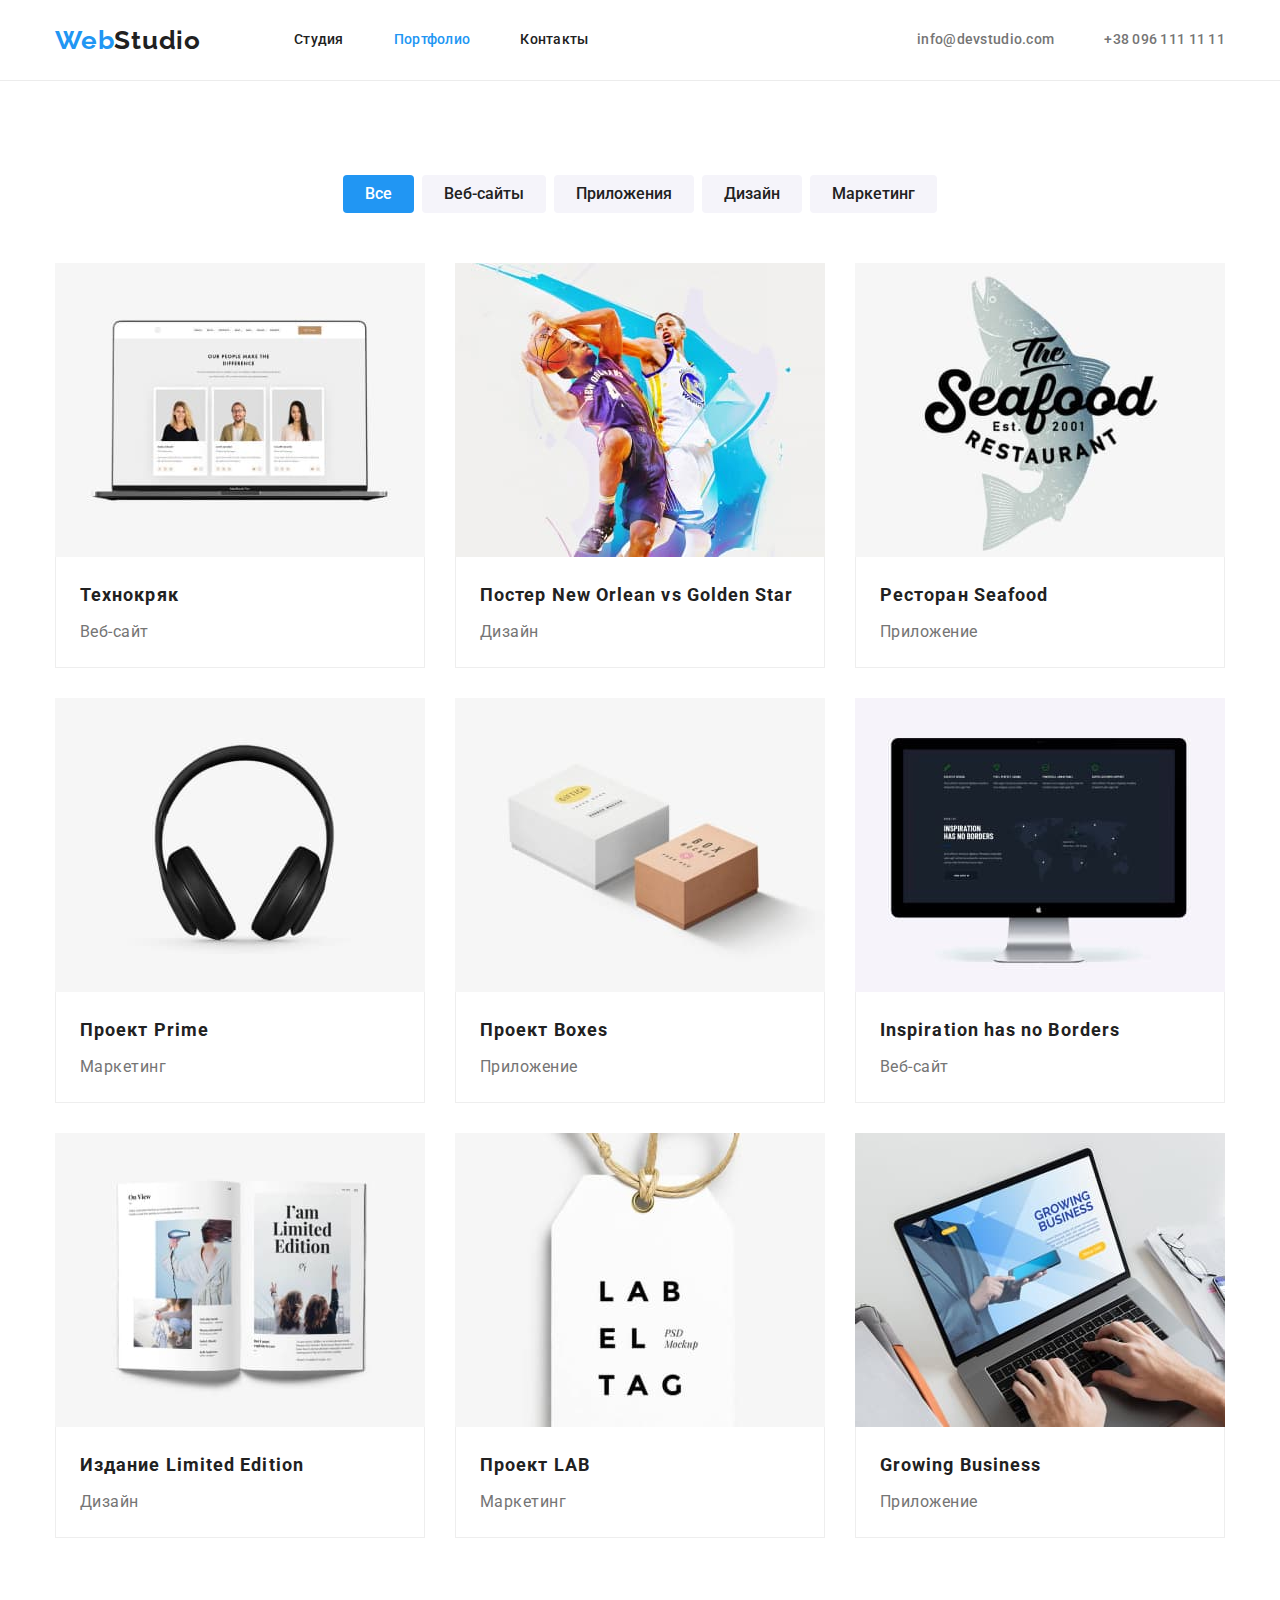
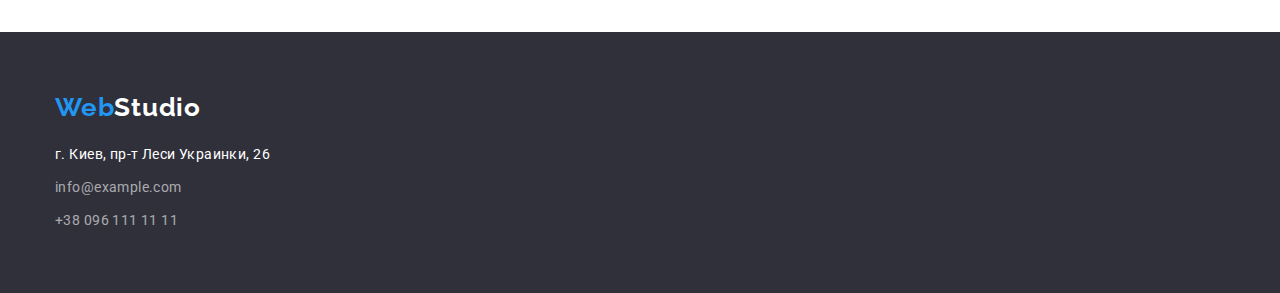
==== portfolio.html @ ab5b0f93 "Initial commit" ====
<!DOCTYPE html>
<html lang="ru">
  <head>
    <meta charset="UTF-8">
    <meta http-equiv="X-UA-Compatible" content="IE=edge">
    <meta name="viewport" content="width=device-width, initial-scale=1.0">
    <title>Web Studio</title>
    <link rel="preconnect" href="https://fonts.googleapis.com">
    <link rel="preconnect" href="https://fonts.gstatic.com" crossorigin>
    <link href="https://fonts.googleapis.com/css2?family=Raleway:wght@700&family=Roboto:wght@400;500;700;900&display=swap" rel="stylesheet">
    <link rel="stylesheet" href="https://cdn.jsdelivr.net/npm/modern-normalize@1.1.0/modern-normalize.min.css">
    <link rel="stylesheet" href="./css/styles.css" type="text/css">
  </head>

<body>
  <header class="page-header">
    <div class="container header-container">
      <a class="logo" href="./index.html" lang="en">Web<span class="logo-header">Studio</span></a>
      <nav>
      <ul class="navigation-list list">
          <li class="navigation-item"><a class="item" href="./index.html">Студия</a></li>
          <li class="navigation-item"><a class="item-current" href="./portfolio.html">Портфолио</a></li>
          <li class="navigation-item"><a class="item" href="">Контакты</a></li>
      </ul>
    </nav>
      <ul class="contact-group list">
        <li class="contact"><a class="contacts" href="mailto:info@devstudio.com">info@devstudio.com</a></li>
        <li class="contact"><a class="contacts" href="tel:+380961111111">+38 096 111 11 11</a></li>
      </ul>
  </div>
  </header>

<main>
  <!-- Section - filters -->
  <section class="section">
    <div class="container">
    <h1 class="visually-hidden">Portfolio</h1>
        <ul class="btn-filters">
            <li class="btn-item">
              <button class="btn active" type="button">Все</button>
            </li>
            <li class="btn-item">
              <button class="btn" type="button">Веб-сайты</button>
            </li>
            <li class="btn-item">
              <button class="btn" type="button">Приложения</button>
            </li>
            <li class="btn-item">
              <button class="btn" type="button">Дизайн</button>
            </li>
            <li class="btn-item">
              <button class="btn" type="button">Маркетинг</button>
            </li>
        </ul>

<!-- Section - cards -->
  <ul class="cards-list">
    <li class="projects-list">
      <a class="link-filter" href="">
      <img class="image" src="./images/portfolio/web-site-1.jpg" alt="web-site-techno" width="370" height="294">
      <div class="cards">
                <h2 class="project-title">Технокряк</h2>
                <p class="project-paragraph">Веб-сайт</p>
      </div></a>
    </li>
    <li class="projects-list">
      <a class="link-filter" href="">
      <img src="./images/portfolio/design-1.jpg" alt="poster" width="370" height="294">
        <div class="cards">
                  <h2 class="project-title">Постер New Orlean vs Golden Star</h2>
                  <p class="project-paragraph">Дизайн</p>
        </div></a>
    </li>
    <li class="projects-list">
      <a class="link-filter" href="">
      <img src="./images/portfolio/app-seafood.jpg" alt="app-seafood" width="370" height="294">
        <div class="cards">
                  <h2 class="project-title">Ресторан Seafood</h2>
                  <p class="project-paragraph">Приложение</p>
        </div></a>
    </li>
    <li class="projects-list">
      <a class="link-filter" href="">
      <img src="./images/portfolio/marketing.jpg" alt="project-prime" width="370" height="294">
        <div class="cards">
                  <h2 class="project-title">Проект Prime</h2>
                  <p class="project-paragraph">Маркетинг</p>
        </div></a>
    </li>
    <li class="projects-list">
      <a class="link-filter" href="">
      <img src="./images/portfolio/app-boxes.jpg" alt="app-boxes" width="370" height="294">
        <div class="cards">
                  <h2 class="project-title">Проект Boxes</h2>
                  <p class="project-paragraph">Приложение</p>
        </div></a>
    </li>
    <li class="projects-list">
      <a class="link-filter" href="">
      <img src="./images/portfolio/web-site-2.jpg" alt="web-site-inspiration" width="370" height="294">
        <div class="cards">
                  <h2 class="project-title">Inspiration has no Borders</h2>
                  <p class="project-paragraph">Веб-сайт</p>
        </div></a>
    </li>
    <li class="projects-list">
      <a class="link-filter" href="">
      <img src="./images/portfolio/design-2.jpg" alt="design-edition" width="370" height="294">
        <div class="cards">
                  <h2 class="project-title">Издание Limited Edition</h2>
                  <p class="project-paragraph">Дизайн</p>
        </div></a>
    </li>
    <li class="projects-list">
      <a class="link-filter" href="">
      <img src="./images/portfolio/marketing-lab.jpg" alt="project-lab" width="370" height="294">
        <div class="cards">
                  <h2 class="project-title">Проект LAB</h2>
                  <p class="project-paragraph">Маркетинг</p>
        </div></a>
    </li>
    <li class="projects-list">
      <a class="link-filter" href="">
      <img src="./images/portfolio/app-gb.jpg" alt="app-gb" width="370" height="294">
        <div class="cards">
                  <h2 class="project-title">Growing Business</h2>
                  <p class="project-paragraph">Приложение</p>
        </div></a>
    </li>
  </ul>
  </div>
</section>
</main>

<!-- Footer -->
<footer class="footer">
  <div class="container">
  <a class="logo-footer" href="./index.html" lang="en">Web<span class="logo-white">Studio</span></a>
  <address class="address">
    <ul class="list">
      <li class="link-address">
        <a class="footer-address" href="https://goo.gl/maps/NUQyk9xULY4GFTw99" target="_blank"
          rel="noopener noreferrer">г. Киев, пр-т Леси
          Украинки, 26</a>
      </li>
      <li class="footer-contacts">
        <a class="footer-link" href="mailto:info@devstudio.com">info@example.com</a>
      </li>
      <li class="footer-contacts">
        <a class="footer-link" href="tel:+380961111111">+38 096 111 11 11</a>
      </li>
    </ul>
  </address>
  </div>
</footer>
</body>
</html>
---- css/styles.css ----
:root {
  --basic-color: #FFFFFF;
  --main-text-color: #212121;
  --secondary-text-color: #757575;
  --accent-color: #2196F3;
  --bg-color-dark: #2F303A;
  --bg-color-light: #F5F4FA;
  --border-color: #ECECEC;
  --cards-list-gap: 30px;
  --nav-margin-right: 50px;
  --default-margin-bottom: 50px;
  --padding-top: 94px;
  --padding-bottom: 94px;
}

body {
  color: var(--main-text-color);
  background-color: var(--basic-color);
  font-family: "Roboto", sans-serif;
  font-size: 14px;
}

.container {
  width: 1200px;
  margin-left: auto;
  margin-right: auto;
  padding-left: 15px;
  padding-right: 15px;
}

h1, 
h2, 
h3,
h4,
h5,
h6, 
p, 
ul {
  margin: 0;
  padding: 0;
  list-style: none;
}

img {
  display: block;
  max-width: 100%;
  height: auto;
}

.logo{
  color: var(--accent-color);
  font-family: "Raleway", sans-serif;
  font-weight: 700;
  font-size: 26px;
  line-height: 1.19;
  letter-spacing: 0.03em;
  text-decoration: none;
  margin-right: 93px;
}

.page-header {
  border-bottom: 1px solid var(--border-color);
}

.logo-header{
  color: var(--main-text-color);
}

.list {
  list-style: none;
  padding: 0;
  margin: 0;
}

.header-container {
  display: flex;
  align-items: center;
}

.navigation-list {
  display: flex;
  align-items: center;
}

.navigation-item {
  margin-right: var(--nav-margin-right);
}

.navigation-item:last-child {
  margin-right: 0;
}

.contact-group {
  display: flex;
  margin-left: auto;
}

.contact {
  margin-right: var(--nav-margin-right);
}

.contact:last-child {
  margin-right: 0;
}

.list .item {
  color: var(--main-text-color);
  font-weight: 500;
  line-height: 1.14;
  letter-spacing: 0.02em;
  text-decoration: none;
  display: block;
  padding-top: 32px;
  padding-bottom: 32px;
}

.list .item-current {
  color: var(--accent-color);
  font-weight: 500;
  line-height: 1.14;
  letter-spacing: 0.02em;
  text-decoration: none;
  display: block;
  padding-top: 32px;
  padding-bottom: 32px;
}

.list .item:hover,
.list .item:focus {
  color: var(--accent-color);
}

.contacts {
  color: var(--secondary-text-color);
  font-weight: 500;
  line-height: 1.14;
  letter-spacing: 0.02em;
  text-decoration: none;
  display: block;
  padding-top: 32px;
  padding-bottom: 32px;
}

.contacts:hover,
.contacts:focus {
  color: var(--accent-color);
}

.section.hero{
  background-color: var(--bg-color-dark);
  padding-top: 200px;
  padding-bottom: 200px;
}

.section {
  padding-top: var(--padding-top);
  padding-bottom: var(--padding-bottom);
}

.hero-title {
  color: var(--basic-color);
  font-weight: 900;
  font-size: 44px;
  line-height: 1.36;
  text-align: center;
  letter-spacing: 0.06em;
  text-transform: uppercase;
  margin-top: 0;
  margin-bottom: 30px;
}

.btn-hero{
  background-color: var(--accent-color);
  color: var(--basic-color);
  min-width: 200px;
  cursor: pointer;
  border-style: none;
  font-family: inherit;
  font-weight: 700;
  font-size: 16px;
  line-height: 1.87;
  display: flex;
  margin: auto;
  letter-spacing: 0.06em;
  border-radius: 4px;
  padding: 10px 32px;
}

.btn-hero:hover {
  background-color: #188CE8;
}

.btn-filters {
  display: flex;
  justify-content: center;
  list-style: none;
  margin-bottom: var(--default-margin-bottom);
}

.btn-item {
  margin-right: 8px;
}

.btn-item:last-child {
  margin-right: 0;
}

.btn {
background-color: var(--bg-color-light);
color: currentColor;
cursor: pointer;
font-family: inherit;
font-weight: 500;
font-size: 16px;
line-height: 1.62;
text-align: center;
border-style: none;
border-radius: 4px;
padding: 6px 22px;
}

.btn:hover,
.btn:focus {
  color: var(--basic-color);
  background-color: var(--accent-color);
}

.btn.active {
  color: var(--basic-color);
  background-color: var(--accent-color);
}

.btn-filter:hover,
.btn-filter:focus {
  color: var(--basic-color);
  background-color: var(--accent-color);
}

.cards-list {
  list-style: none;
  padding: 0;
  margin: 0;
  display: flex;
  flex-wrap: wrap;
  margin-left: calc(-1 * var(--cards-list-gap));
  margin-top: calc(-1 * var(--cards-list-gap));
}

.cards-list .projects-list {
  flex-basis: calc(100% / 3 - var(--cards-list-gap));
  margin-left: var(--cards-list-gap);
  margin-top: var(--cards-list-gap);
}

.link-filter {
  text-decoration: none;
}

.cards {
  padding: 20px 24px;
  border-left: 1px solid #EEEEEE;
  border-right: 1px solid #EEEEEE;
  border-bottom: 1px solid #EEEEEE;
}

.visually-hidden {
  position: absolute;
  white-space: nowrap;
  width: 1px;
  height: 1px;
  overflow: hidden;
  border: 0;
  padding: 0;
  clip: rect(0 0 0 0);
  clip-path: inset(50%);
  margin: -1px;
}

.advantage {
  display: flex;
}

.advantage-item {
  margin-right: 30px;
  max-width: 270px;
}

.advantage-item:last-child {
  margin-right: 0;
}

.advantage-title {
  font-size: 14px;
  font-weight: 700;
  line-height: 1.14;
  letter-spacing: 0.03em;
  text-transform: uppercase;
  margin-top: 0;
  margin-bottom: 10px;
}

.activities {
  padding-top: 0;
}

.images {
  display: flex;
  justify-content: center;
}

.image {
  margin-right: 30px;
}

.image:last-child {
  margin-right: 0;
}

.advantage-text {
  color: var(--secondary-text-color);
  line-height: 1.71;
  letter-spacing: 0.03em;
  margin-bottom: 0;
}

.project-title {
  color: var(--main-text-color);
  font-size: 18px;
  font-weight: 700;
  line-height: 2;
  letter-spacing: 0.06em;
  text-transform: none;
  margin-bottom: 4px;
}

.project-paragraph {
  color: var(--secondary-text-color);
font-size: 16px;
line-height: 1.88;
letter-spacing: 0.03em;
}

.team-block {
  background-color: var(--basic-color);
  margin-right: 30px;
  border-bottom: 1px solid var(--border-color);
  border-radius: 0px 0px 4px 4px;
}

.team-block:last-child {
  margin-right: 0;
}

.character {
  padding-top: 30px;
  padding-bottom: 30px;
}

.team-list {
  display: flex;
  justify-content: center;
}

.section-title {
  font-weight: 700;
  font-size: 36px;
  line-height: 1.16;
  text-align: center;
  letter-spacing: 0.03em;
  margin-top: 0;
  margin-bottom: var(--default-margin-bottom);
}

.team {
  background-color: var(--bg-color-light);
}

.teammate {
  font-weight: 500;
  font-size: 16px;
  line-height: 1.19;
  letter-spacing: 0.03em;
  text-align: center;
  margin-bottom: 10px;
}

.team-paragraph {
  color: var(--secondary-text-color);
  font-size: 16px;
  line-height: 1.19;
  letter-spacing: 0.03em;
  text-align: center;
  margin-bottom: 0;
}

.footer {
  background-color: var(--bg-color-dark);
  padding-top: 60px;
  padding-bottom: 60px;
}

.logo-footer {
  color: var(--accent-color);
  font-family: "Raleway", sans-serif;
  font-weight: 700;
  font-size: 26px;
  line-height: 1.19;
  letter-spacing: 0.03em;
  text-decoration: none;
}

.logo-white {
  color: var(--basic-color);
}

.address {
  margin-top: 20px;
}

.link-address {
  font-style: normal;
  text-decoration: none;
  margin-bottom: 9px;
}

.address .footer-address {
  color: var(--basic-color);
  line-height: 1.71;
  letter-spacing: 0.03em;
  text-decoration: none;
}

.footer-contacts {
  margin-bottom: 9px;
}

.footer-contacts:last-child {
  margin-bottom: 0px;
}

.footer-link {
  color: rgba(255, 255, 255, 0.6);
  line-height: 1.71;
  letter-spacing: 0.03em;
  font-style: normal;
  text-decoration: none;
}

.footer-link:hover,
.footer-link:focus {
  color: var(--accent-color);
}
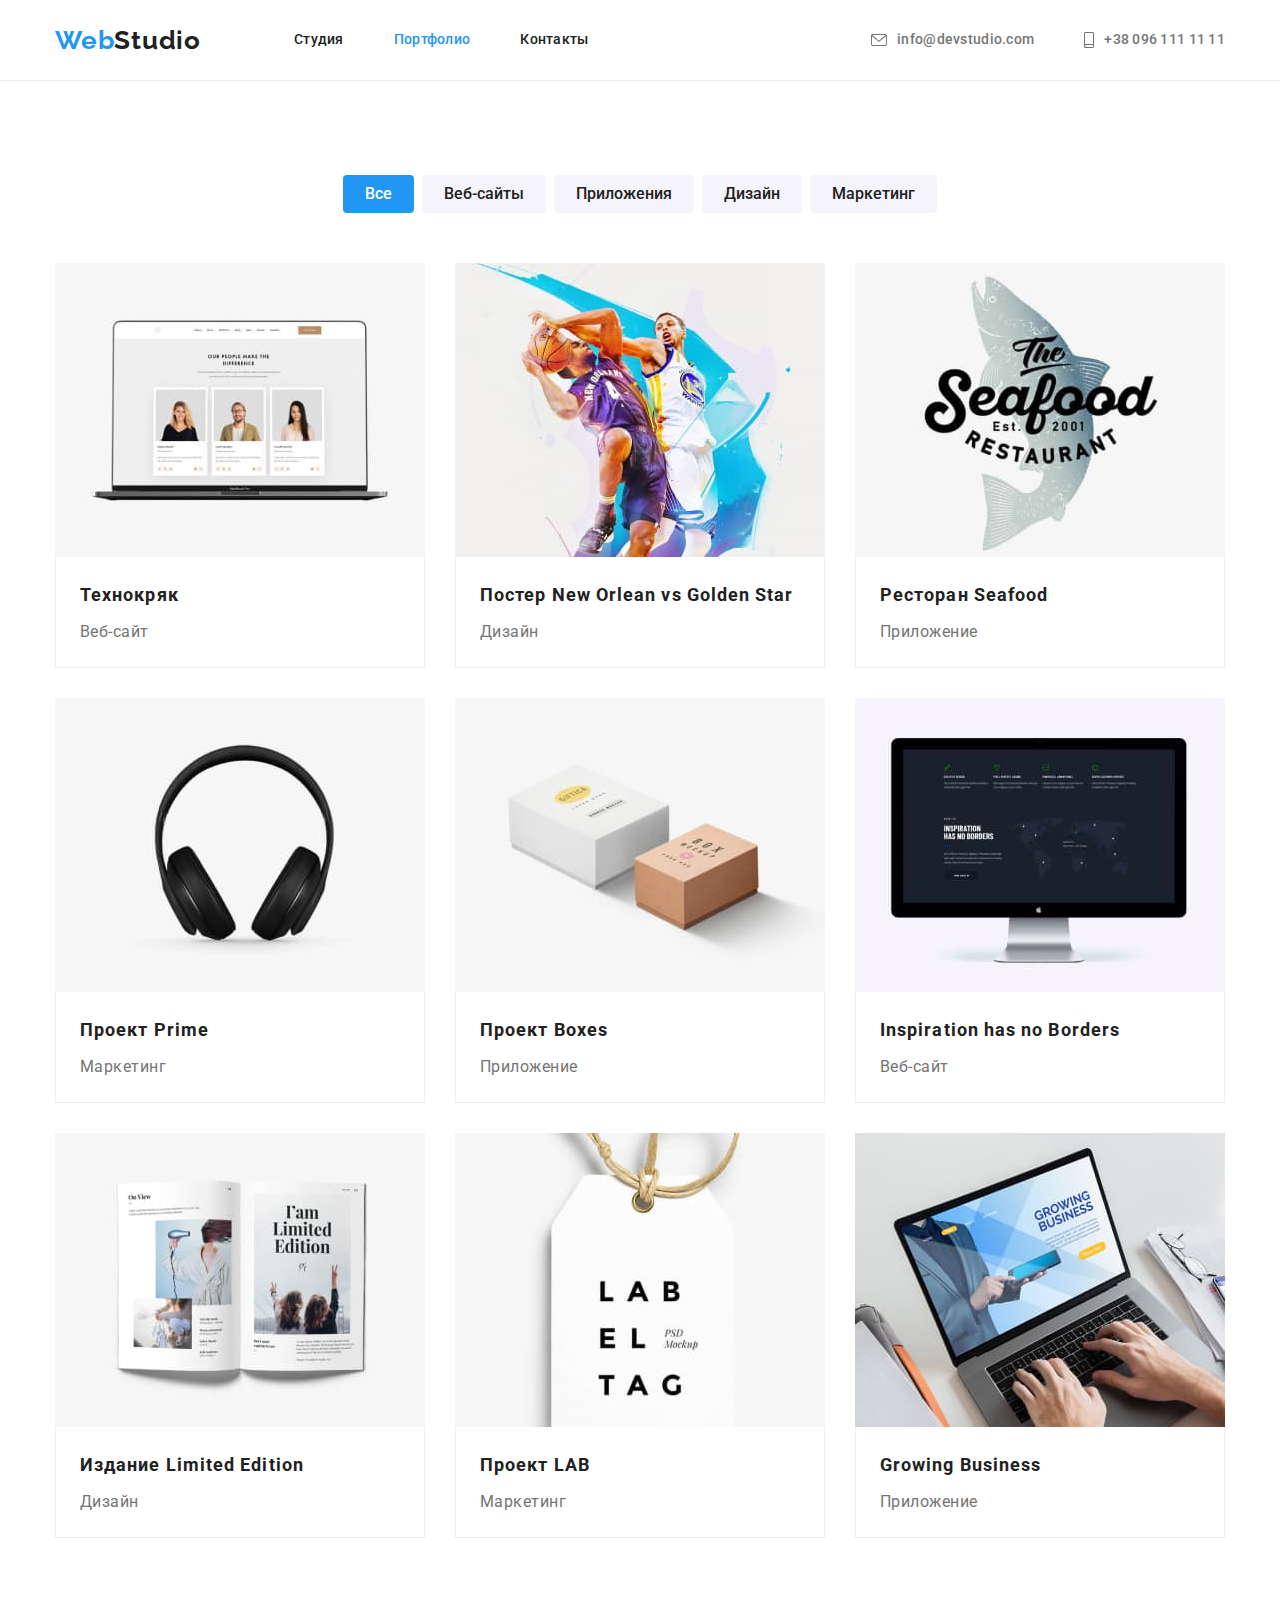
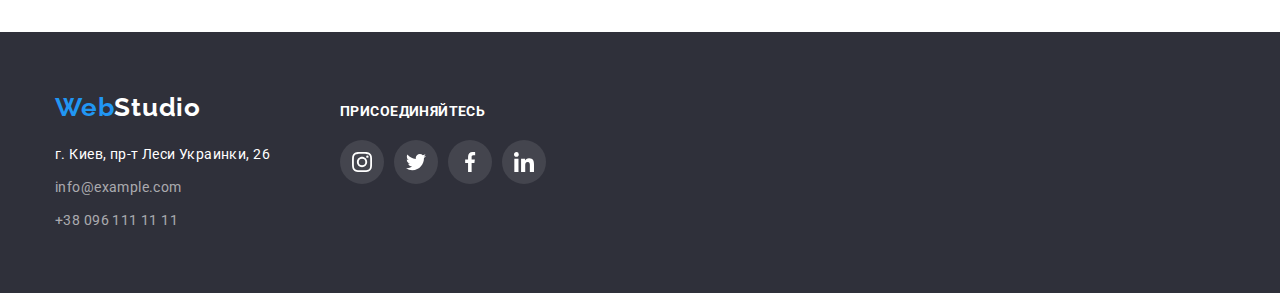
==== commit 2b3bec92: "Added background, svg icons, new section "Clients" and  box-shadows" ====
--- a/portfolio.html
+++ b/portfolio.html
@@ -24,8 +24,16 @@
       </ul>
     </nav>
       <ul class="contact-group list">
-        <li class="contact"><a class="contacts" href="mailto:info@devstudio.com">info@devstudio.com</a></li>
-        <li class="contact"><a class="contacts" href="tel:+380961111111">+38 096 111 11 11</a></li>
+        <li class="contact"><a class="contacts" href="mailto:info@devstudio.com">
+            <svg class="contact-icon" width="16" height="12">
+              <use href="./images/icons.svg#icon-envelope"></use>
+            </svg>
+            info@devstudio.com</a></li>
+        <li class="contact"><a class="contacts" href="tel:+380961111111">
+            <svg class="contact-icon" width="10" height="16">
+              <use href="./images/icons.svg#icon-smartphone"></use>
+            </svg>
+            +38 096 111 11 11</a></li>
       </ul>
   </div>
   </header>
@@ -134,23 +142,58 @@
 
 <!-- Footer -->
 <footer class="footer">
-  <div class="container">
-  <a class="logo-footer" href="./index.html" lang="en">Web<span class="logo-white">Studio</span></a>
-  <address class="address">
-    <ul class="list">
-      <li class="link-address">
-        <a class="footer-address" href="https://goo.gl/maps/NUQyk9xULY4GFTw99" target="_blank"
-          rel="noopener noreferrer">г. Киев, пр-т Леси
-          Украинки, 26</a>
-      </li>
-      <li class="footer-contacts">
-        <a class="footer-link" href="mailto:info@devstudio.com">info@example.com</a>
-      </li>
-      <li class="footer-contacts">
-        <a class="footer-link" href="tel:+380961111111">+38 096 111 11 11</a>
-      </li>
-    </ul>
-  </address>
+  <div class="container footer-container">
+    <div class="footer-left">
+      <a class="logo-footer" href="./index.html" lang="en">Web<span class="logo-white">Studio</span></a>
+      <address class="address">
+        <ul class="list">
+          <li class="link-address">
+            <a class="footer-address" href="https://goo.gl/maps/NUQyk9xULY4GFTw99" target="_blank"
+              rel="noopener noreferrer">г. Киев, пр-т Леси
+              Украинки, 26</a>
+          </li>
+          <li class="footer-contacts">
+            <a class="footer-link" href="mailto:info@devstudio.com">info@example.com</a>
+          </li>
+          <li class="footer-contacts">
+            <a class="footer-link" href="tel:+380961111111">+38 096 111 11 11</a>
+          </li>
+        </ul>
+      </address>
+    </div>
+    <div class="follow-us">
+      <h3 class="follow-header">присоединяйтесь</h3>
+      <ul class="social-icons">
+        <li class="follow-item">
+          <a class="follow-link" aria-label="Instagram-logo">
+            <svg class="follow-icon" width="20" height="20">
+              <use href="./images/icons.svg#icon-instagram"></use>
+            </svg>
+          </a>
+        </li>
+        <li class="follow-item">
+          <a class="follow-link" aria-label="Twitter-logo">
+            <svg class="follow-icon" width="20" height="20">
+              <use href="./images/icons.svg#icon-twitter"></use>
+            </svg>
+          </a>
+        </li>
+        <li class="follow-item">
+          <a class="follow-link" aria-label="Facebook-logo">
+            <svg class="follow-icon" width="20" height="20">
+              <use href="./images/icons.svg#icon-facebook"></use>
+            </svg>
+          </a>
+        </li>
+        <li class="follow-item">
+          <a class="follow-link" aria-label="LinkedIn-logo">
+            <svg class="follow-icon" width="20" height="20">
+              <use href="./images/icons.svg#icon-linkedin"></use>
+            </svg>
+          </a>
+        </li>
+      </ul>
+    </div>
   </div>
 </footer>
 </body>
--- a/css/styles.css
+++ b/css/styles.css
@@ -6,9 +6,11 @@
   --bg-color-dark: #2F303A;
   --bg-color-light: #F5F4FA;
   --border-color: #ECECEC;
+  --social-icons-color: #AFB1B8;
   --cards-list-gap: 30px;
   --nav-margin-right: 50px;
   --default-margin-bottom: 50px;
+  --margin-right: 30px;
   --padding-top: 94px;
   --padding-bottom: 94px;
 }
@@ -131,12 +133,14 @@
 }
 
 .contacts {
+  display: flex;
+  justify-content: center;
+  align-items: center;
   color: var(--secondary-text-color);
   font-weight: 500;
   line-height: 1.14;
   letter-spacing: 0.02em;
   text-decoration: none;
-  display: block;
   padding-top: 32px;
   padding-bottom: 32px;
 }
@@ -144,12 +148,32 @@
 .contacts:hover,
 .contacts:focus {
   color: var(--accent-color);
+}
+
+.contact-icon {
+  fill: var(--secondary-text-color);
+  margin-right: 10px;
+}
+
+.contacts:hover .contact-icon,
+.contacts:focus .contact-icon {
+  fill: var(--accent-color);
 }
 
 .section.hero{
   background-color: var(--bg-color-dark);
   padding-top: 200px;
   padding-bottom: 200px;
+}
+
+.hero {
+  max-width: 1600px;
+  margin-left: auto;
+  margin-right: auto;
+  background-image: linear-gradient(to right, rgba(47, 48, 58, 0.4),rgba(47, 48, 58, 0.4)), url(../images/background/background.jpg);
+  background-size: cover;
+  background-repeat: no-repeat;
+  background-position: center;
 }
 
 .section {
@@ -223,6 +247,9 @@
 .btn:focus {
   color: var(--basic-color);
   background-color: var(--accent-color);
+  box-shadow: 0px 3px 1px rgba(0, 0, 0, 0.1), 
+  0px 1px 2px rgba(0, 0, 0, 0.08), 
+  0px 2px 2px rgba(0, 0, 0, 0.12);
 }
 
 .btn.active {
@@ -250,6 +277,13 @@
   flex-basis: calc(100% / 3 - var(--cards-list-gap));
   margin-left: var(--cards-list-gap);
   margin-top: var(--cards-list-gap);
+}
+
+.projects-list:hover,
+.projects-list:focus {
+  box-shadow: 0px 1px 1px rgba(0, 0, 0, 0.12), 
+  0px 4px 4px rgba(0, 0, 0, 0.06), 
+  1px 4px 6px rgba(0, 0, 0, 0.16);
 }
 
 .link-filter {
@@ -284,9 +318,18 @@
   margin-right: 30px;
   max-width: 270px;
 }
-
+  
 .advantage-item:last-child {
   margin-right: 0;
+}
+
+.list-icon {
+  display: flex;
+  justify-content: center;
+  align-items: center;
+  height: 120px;
+  background-color: var(--bg-color-light);
+  border-radius: 4px;
 }
 
 .advantage-title {
@@ -295,7 +338,7 @@
   line-height: 1.14;
   letter-spacing: 0.03em;
   text-transform: uppercase;
-  margin-top: 0;
+  margin-top: 30px;
   margin-bottom: 10px;
 }
 
@@ -343,6 +386,9 @@
 .team-block {
   background-color: var(--basic-color);
   margin-right: 30px;
+  box-shadow: 0px 1px 3px rgba(0, 0, 0, 0.12), 
+  0px 1px 1px rgba(0, 0, 0, 0.14), 
+  0px 2px 1px rgba(0, 0, 0, 0.2);
   border-bottom: 1px solid var(--border-color);
   border-radius: 0px 0px 4px 4px;
 }
@@ -364,7 +410,7 @@
 .section-title {
   font-weight: 700;
   font-size: 36px;
-  line-height: 1.16;
+  line-height: 1.17;
   text-align: center;
   letter-spacing: 0.03em;
   margin-top: 0;
@@ -390,7 +436,97 @@
   line-height: 1.19;
   letter-spacing: 0.03em;
   text-align: center;
-  margin-bottom: 0;
+  margin-bottom: 16px;
+}
+
+.social-icons {
+  display: flex;
+  justify-content: center;
+  align-items: center;
+}
+
+.social-link {
+  display: flex;
+  width: 44px;
+  height: 44px;
+  justify-content: center;
+  align-items: center;
+  border-radius: 50%;
+}
+
+.social-item:not(:last-child) {
+  margin-right: 10px;
+}
+
+.social-link:last-child {
+  margin-right: 0;
+}
+
+.social-icon {
+  fill: var(--social-icons-color);
+}
+
+.social-link:hover .social-icon,
+.social-link:focus .social-icon {
+  fill: var(--basic-color);
+}
+
+.social-link:hover,
+.social-link:focus {
+  background-color: var(--accent-color);
+}
+
+.client-header {
+  color: var(--main-text-color);
+  font-weight: 700;
+  font-size: 36px;
+  line-height: 1.17;
+  text-align: center;
+  letter-spacing: 0.03em;
+  margin-bottom: var(--default-margin-bottom);
+}
+
+.clients-list {
+  display: flex;
+  justify-content: space-between;
+  align-items: center;
+}
+
+.client-item {
+  display: flex;
+  width: 170px;
+  height: 92px;
+  justify-content: center;
+  align-items: center;
+  border: 1px solid #AFB1B8;
+  border-radius: 4px;
+  margin-right: var(--margin-right);
+  cursor: pointer;
+}
+
+.client-item:last-child {
+  margin-right: 0;
+}
+
+.client-link {
+  display: block;
+}
+
+.client-icon {
+  display: flex;
+  justify-content: center;
+  align-items: center;
+  fill: rgba(175, 177, 184, 1);
+}
+
+.client-item:hover .client-icon,
+.client-item:focus .client-icon{
+  fill: var(--accent-color);
+}
+
+.client-item:hover,
+.client-item:focus {
+  border: 1px solid var(--accent-color);
 }
 
 .footer {
@@ -450,3 +586,47 @@
 .footer-link:focus {
   color: var(--accent-color);
 }
+
+.footer-container {
+  display: flex;
+  align-items: baseline;
+}
+
+.footer-left {
+  margin-right: 70px;
+}
+
+.follow-header {
+  text-transform: uppercase;
+  justify-content: baseline;
+  align-items: baseline;
+  color: var(--basic-color);
+  font-weight: 700;
+  font-size: 14px;
+  line-height: 1.14;
+  letter-spacing: 0.03em;
+  margin-bottom: 20px;
+}
+
+.follow-link {
+  display: flex;
+  width: 44px;
+  height: 44px;
+  justify-content: center;
+  align-items: center;
+  border-radius: 50%;
+  background-color: rgba(255, 255, 255, 0.1);
+}
+
+.follow-item:not(:last-child) {
+  margin-right: 10px;
+}
+
+.follow-icon {
+  fill: var(--basic-color)
+}
+
+.follow-link:hover, 
+.follow-link:focus {
+  background-color: var(--accent-color)
+}